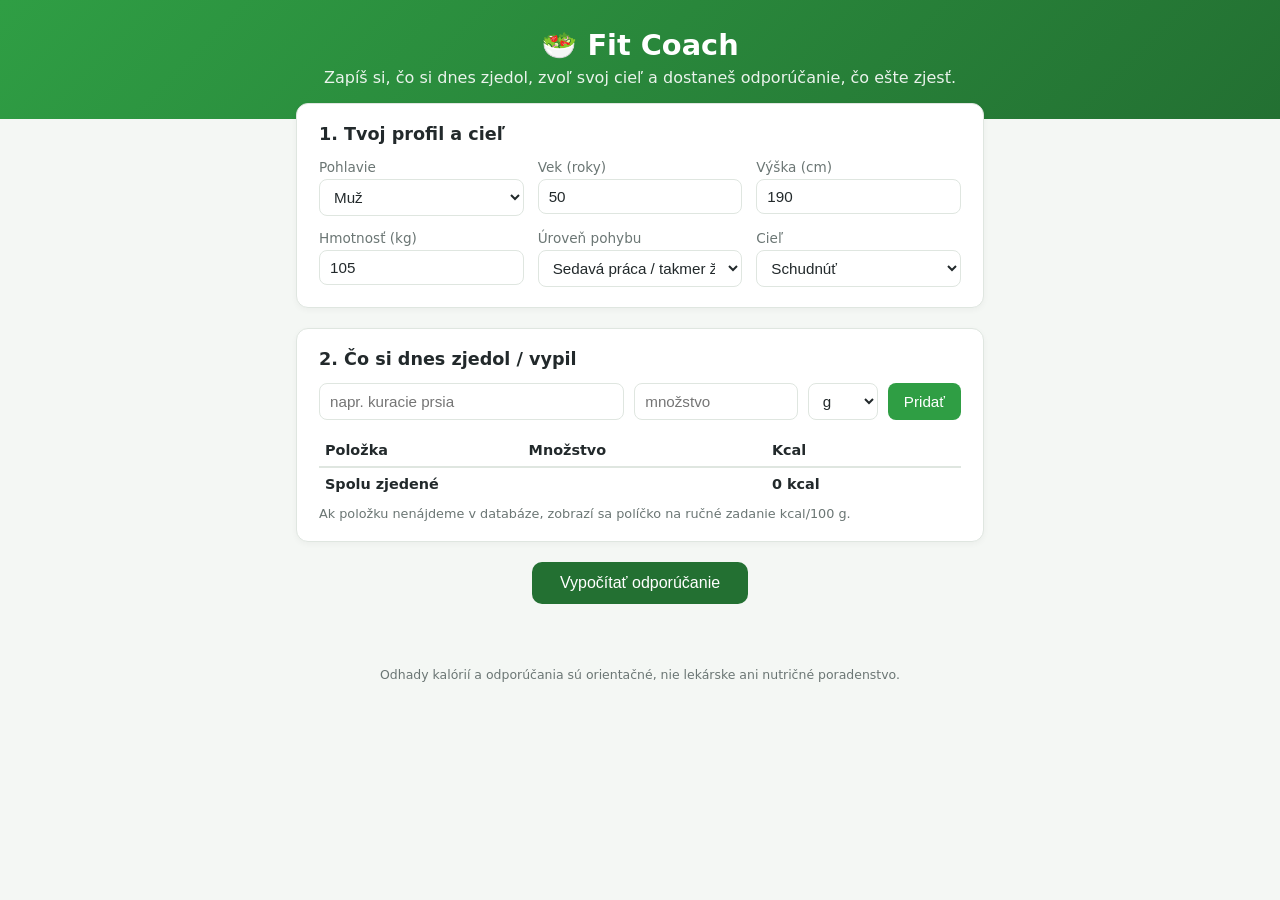
==== index.html @ 882eae60 "Initial commit: Fit Coach calorie tracker web app Static HTML/CSS/JS app for estimating daily calori" ====
<!DOCTYPE html>
<html lang="sk">
<head>
<meta charset="UTF-8">
<meta name="viewport" content="width=device-width, initial-scale=1.0">
<title>Fit Coach – kalorický denník</title>
<link rel="stylesheet" href="style.css">
</head>
<body>

<header class="app-header">
  <h1>🥗 Fit Coach</h1>
  <p>Zapíš si, čo si dnes zjedol, zvoľ svoj cieľ a dostaneš odporúčanie, čo ešte zjesť.</p>
</header>

<main class="container">

  <!-- PROFIL -->
  <section class="card" id="profile-card">
    <h2>1. Tvoj profil a cieľ</h2>
    <div class="grid">
      <label>Pohlavie
        <select id="gender">
          <option value="muz" selected>Muž</option>
          <option value="zena">Žena</option>
        </select>
      </label>
      <label>Vek (roky)
        <input type="number" id="age" value="50" min="10" max="100">
      </label>
      <label>Výška (cm)
        <input type="number" id="height" value="190" min="100" max="250">
      </label>
      <label>Hmotnosť (kg)
        <input type="number" id="weight" value="105" min="30" max="300">
      </label>
      <label>Úroveň pohybu
        <select id="activity">
          <option value="1.2" selected>Sedavá práca / takmer žiadny pohyb</option>
          <option value="1.375">Ľahká aktivita (1–3×/týždeň)</option>
          <option value="1.55">Stredná aktivita (3–5×/týždeň)</option>
          <option value="1.725">Vysoká aktivita (denne / fyzická práca)</option>
        </select>
      </label>
      <label>Cieľ
        <select id="goal">
          <option value="udrzat">Udržať váhu</option>
          <option value="schudnut" selected>Schudnúť</option>
        </select>
      </label>
    </div>
  </section>

  <!-- PRIDANIE JEDLA -->
  <section class="card" id="food-card">
    <h2>2. Čo si dnes zjedol / vypil</h2>
    <form id="add-food-form" class="add-food-form">
      <input list="food-list" id="food-name" placeholder="napr. kuracie prsia" autocomplete="off" required>
      <datalist id="food-list"></datalist>
      <input type="number" id="food-amount" placeholder="množstvo" min="0" step="1" required>
      <select id="food-unit">
        <option value="g" selected>g</option>
        <option value="ml">ml</option>
        <option value="ks">ks</option>
      </select>
      <button type="submit">Pridať</button>
    </form>
    <table id="food-table">
      <thead>
        <tr><th>Položka</th><th>Množstvo</th><th>Kcal</th><th></th></tr>
      </thead>
      <tbody id="food-tbody"></tbody>
      <tfoot>
        <tr><td colspan="2"><strong>Spolu zjedené</strong></td><td id="total-kcal"><strong>0 kcal</strong></td><td></td></tr>
      </tfoot>
    </table>
    <p class="hint">Ak položku nenájdeme v databáze, zobrazí sa políčko na ručné zadanie kcal/100 g.</p>
  </section>

  <button id="calc-btn" class="calc-btn">Vypočítať odporúčanie</button>

  <!-- VYSLEDKY -->
  <section class="card result-card" id="result-card" hidden>
    <h2>3. Odporúčanie na zvyšok dňa</h2>
    <div id="result-summary"></div>
    <h3>Odporúčané makrá do konca dňa</h3>
    <div id="result-macros"></div>
    <h3>Návrhy jedla / receptov</h3>
    <div id="result-recipes"></div>
  </section>

</main>

<footer>
  <p>Odhady kalórií a odporúčania sú orientačné, nie lekárske ani nutričné poradenstvo.</p>
</footer>

<script src="script.js"></script>
</body>
</html>
---- style.css ----
:root {
  --green: #2f9e44;
  --green-dark: #237032;
  --bg: #f4f7f4;
  --card-bg: #ffffff;
  --text: #22292b;
  --muted: #6b7674;
  --border: #dfe6e0;
  --danger: #c0392b;
}

* { box-sizing: border-box; }

body {
  margin: 0;
  font-family: system-ui, -apple-system, "Segoe UI", Roboto, sans-serif;
  background: var(--bg);
  color: var(--text);
}

.app-header {
  background: linear-gradient(135deg, var(--green), var(--green-dark));
  color: #fff;
  padding: 28px 20px 32px;
  text-align: center;
}

.app-header h1 { margin: 0 0 6px; font-size: 1.8rem; }
.app-header p { margin: 0; opacity: 0.9; }

.container {
  max-width: 720px;
  margin: -16px auto 40px;
  padding: 0 16px;
  display: flex;
  flex-direction: column;
  gap: 20px;
}

.card {
  background: var(--card-bg);
  border: 1px solid var(--border);
  border-radius: 12px;
  padding: 20px 22px;
  box-shadow: 0 2px 6px rgba(0,0,0,0.04);
}

.card h2 { margin-top: 0; font-size: 1.1rem; }

.grid {
  display: grid;
  grid-template-columns: repeat(auto-fit, minmax(180px, 1fr));
  gap: 14px;
}

label {
  display: flex;
  flex-direction: column;
  font-size: 0.85rem;
  color: var(--muted);
  gap: 4px;
}

input, select {
  font-size: 0.95rem;
  padding: 8px 10px;
  border: 1px solid var(--border);
  border-radius: 8px;
  background: #fff;
  color: var(--text);
}

input:focus, select:focus { outline: 2px solid var(--green); outline-offset: 1px; }

.add-food-form {
  display: flex;
  flex-wrap: wrap;
  gap: 10px;
  margin-bottom: 14px;
}

.add-food-form input[type="text"],
.add-food-form input#food-name { flex: 2; min-width: 160px; }
.add-food-form input#food-amount { flex: 1; min-width: 90px; }
.add-food-form select#food-unit { flex: 0 0 70px; }

.add-food-form button {
  background: var(--green);
  color: #fff;
  border: none;
  border-radius: 8px;
  padding: 9px 16px;
  font-size: 0.95rem;
  cursor: pointer;
}
.add-food-form button:hover { background: var(--green-dark); }

table { width: 100%; border-collapse: collapse; font-size: 0.9rem; }
th, td { text-align: left; padding: 8px 6px; border-bottom: 1px solid var(--border); }
tfoot td { border-bottom: none; border-top: 2px solid var(--border); }

.remove-btn {
  background: none;
  border: none;
  color: var(--danger);
  cursor: pointer;
  font-size: 1rem;
}

.manual-kcal {
  width: 90px;
  margin-top: 4px;
}
.unmatched-note {
  color: var(--danger);
  font-size: 0.78rem;
  margin: 2px 0 0;
}

.hint { color: var(--muted); font-size: 0.8rem; margin: 6px 0 0; }

.calc-btn {
  align-self: center;
  background: var(--green-dark);
  color: #fff;
  border: none;
  border-radius: 10px;
  padding: 12px 28px;
  font-size: 1rem;
  cursor: pointer;
  margin: 0 auto;
}
.calc-btn:hover { background: #1d5e29; }

.result-card { border-color: var(--green); }

.summary-line {
  display: flex;
  justify-content: space-between;
  padding: 6px 0;
  border-bottom: 1px dashed var(--border);
  font-size: 0.95rem;
}
.summary-line:last-child { border-bottom: none; }
.summary-line strong { color: var(--green-dark); }

.warning-box {
  background: #fff4e5;
  border: 1px solid #f0c36d;
  color: #7a5200;
  border-radius: 8px;
  padding: 10px 12px;
  margin: 10px 0;
  font-size: 0.88rem;
}

.macro-grid {
  display: grid;
  grid-template-columns: repeat(3, 1fr);
  gap: 10px;
  margin-top: 8px;
}
.macro-box {
  background: #f0f6f1;
  border-radius: 8px;
  padding: 10px;
  text-align: center;
}
.macro-box .value { font-size: 1.2rem; font-weight: 600; color: var(--green-dark); }
.macro-box .label { font-size: 0.75rem; color: var(--muted); }

.recipe {
  border: 1px solid var(--border);
  border-radius: 10px;
  padding: 12px 14px;
  margin-bottom: 12px;
}
.recipe h4 { margin: 0 0 4px; }
.recipe .macros { font-size: 0.8rem; color: var(--muted); margin-bottom: 6px; }
.recipe p { margin: 4px 0; font-size: 0.9rem; }

footer {
  text-align: center;
  color: var(--muted);
  font-size: 0.78rem;
  padding: 10px 16px 30px;
}

@media (max-width: 480px) {
  .macro-grid { grid-template-columns: 1fr; }
}
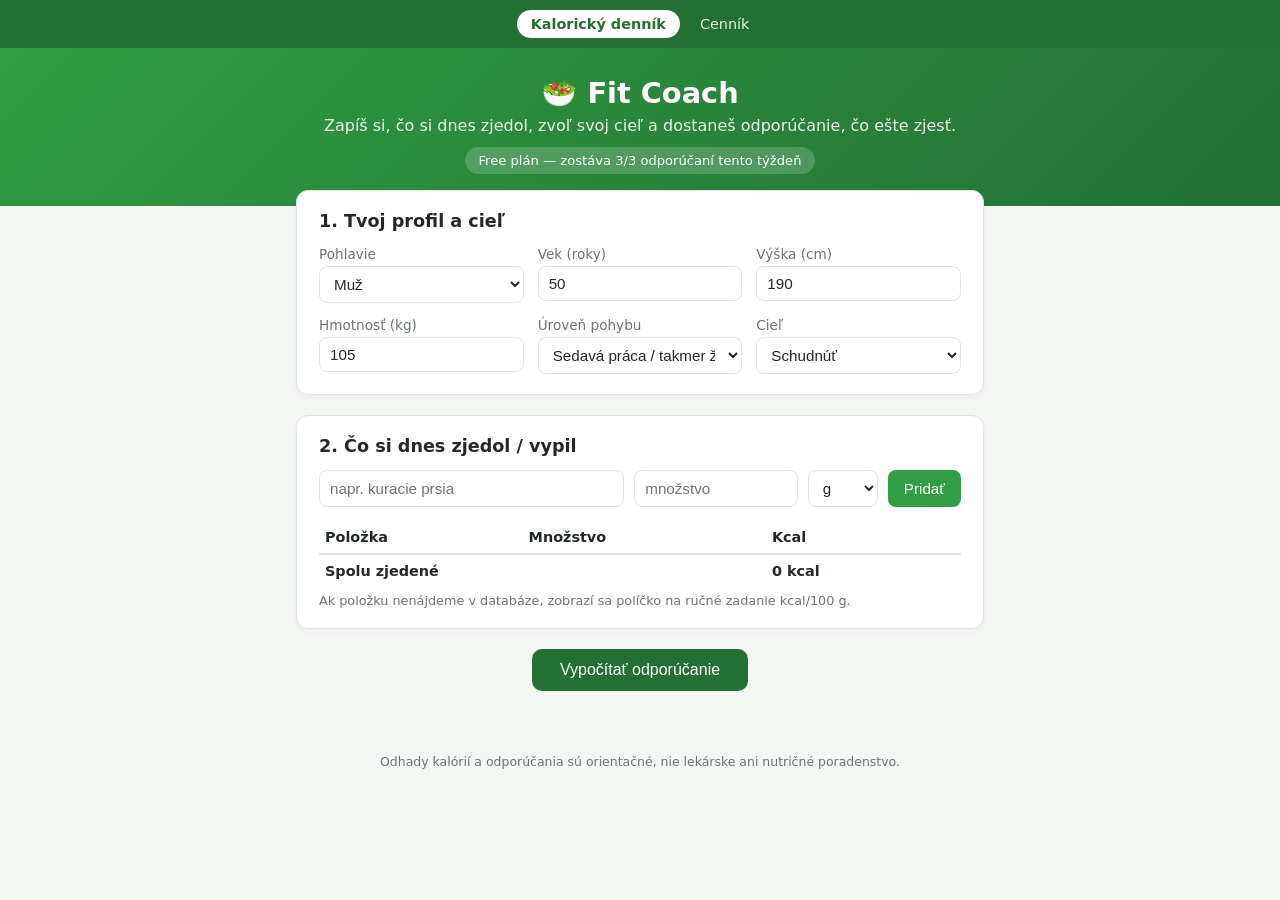
==== commit 6c01a3e9: "Add pricing page with Free/Premium plans and weekly recommendation limit Free plan is capped at 3 me" ====
--- a/index.html
+++ b/index.html
@@ -8,9 +8,15 @@
 </head>
 <body>
 
+<nav class="topnav">
+  <a href="index.html" class="active">Kalorický denník</a>
+  <a href="cennik.html">Cenník</a>
+</nav>
+
 <header class="app-header">
   <h1>🥗 Fit Coach</h1>
   <p>Zapíš si, čo si dnes zjedol, zvoľ svoj cieľ a dostaneš odporúčanie, čo ešte zjesť.</p>
+  <div id="plan-badge" class="plan-badge"></div>
 </header>
 
 <main class="container">
--- a/style.css
+++ b/style.css
@@ -18,6 +18,25 @@
   color: var(--text);
 }
 
+.topnav {
+  display: flex;
+  justify-content: center;
+  gap: 6px;
+  background: var(--green-dark);
+  padding: 10px 16px;
+}
+
+.topnav a {
+  color: #dff5e2;
+  text-decoration: none;
+  font-size: 0.9rem;
+  padding: 6px 14px;
+  border-radius: 999px;
+}
+
+.topnav a:hover { background: rgba(255,255,255,0.12); }
+.topnav a.active { background: #fff; color: var(--green-dark); font-weight: 600; }
+
 .app-header {
   background: linear-gradient(135deg, var(--green), var(--green-dark));
   color: #fff;
@@ -27,6 +46,16 @@
 
 .app-header h1 { margin: 0 0 6px; font-size: 1.8rem; }
 .app-header p { margin: 0; opacity: 0.9; }
+
+.plan-badge {
+  display: inline-block;
+  margin-top: 12px;
+  padding: 6px 14px;
+  border-radius: 999px;
+  background: rgba(255,255,255,0.18);
+  font-size: 0.82rem;
+}
+.plan-badge.premium { background: #ffd43b; color: #7a5200; font-weight: 600; }
 
 .container {
   max-width: 720px;
@@ -186,6 +215,33 @@
   padding: 10px 16px 30px;
 }
 
+.pricing-grid {
+  display: grid;
+  grid-template-columns: repeat(auto-fit, minmax(240px, 1fr));
+  gap: 16px;
+}
+
+.plan-card { display: flex; flex-direction: column; }
+.plan-card h2 { margin: 0 0 4px; }
+.plan-card .price { font-size: 1.9rem; font-weight: 700; color: var(--green-dark); margin-bottom: 12px; }
+.plan-card .price span { font-size: 0.9rem; font-weight: 400; color: var(--muted); }
+
+.plan-features { list-style: none; padding: 0; margin: 0 0 12px; display: flex; flex-direction: column; gap: 8px; font-size: 0.92rem; }
+
+.plan-note { font-size: 0.8rem; color: var(--muted); margin-top: auto; }
+
+.plan-premium { border: 2px solid var(--green); }
+
+.premium-toggle {
+  display: flex;
+  align-items: center;
+  gap: 8px;
+  margin-top: 12px;
+  font-size: 0.85rem;
+  color: var(--muted);
+  cursor: pointer;
+}
+
 @media (max-width: 480px) {
   .macro-grid { grid-template-columns: 1fr; }
 }
